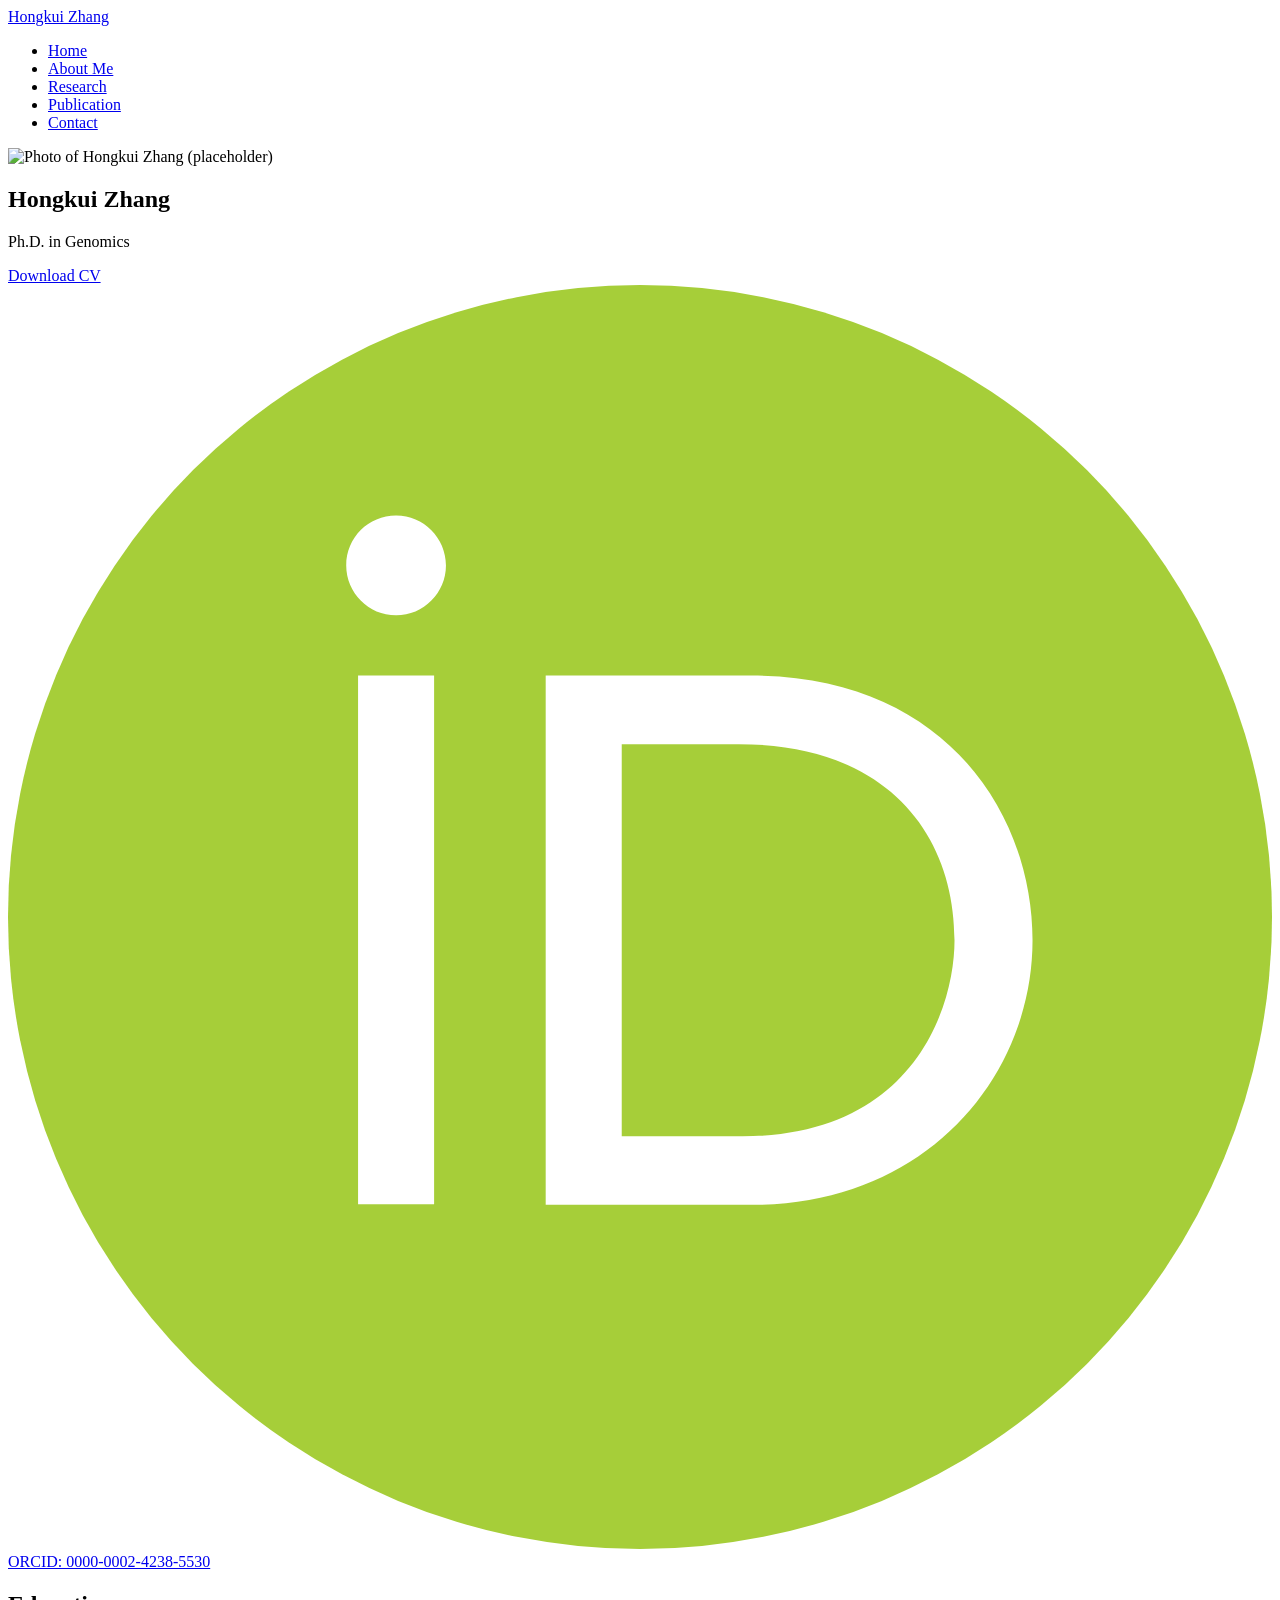
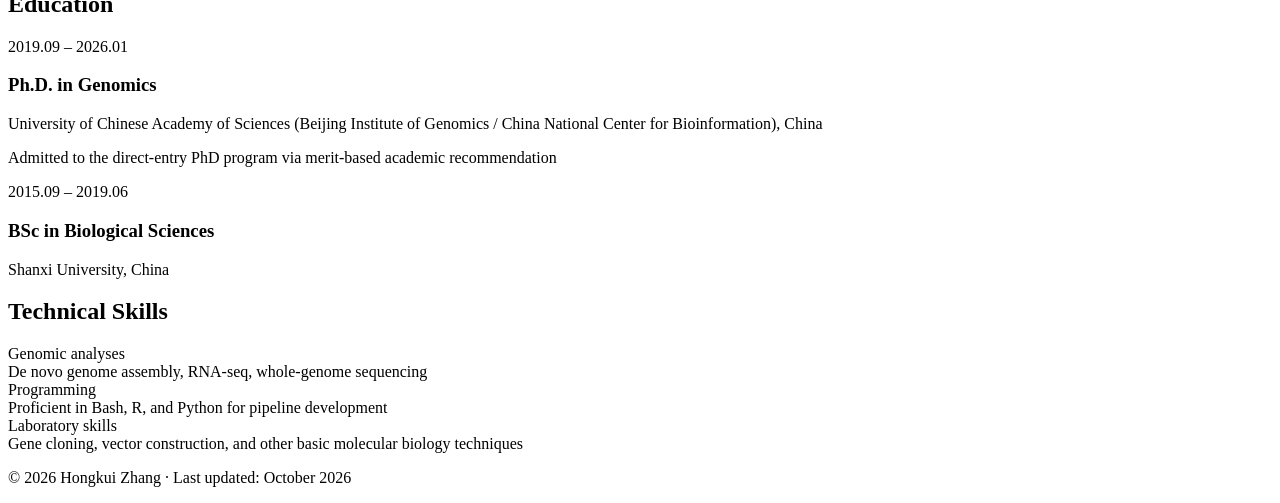
==== about.html @ d95bb842 "Person website" ====
<!DOCTYPE html>
<html lang="en">
<head>
  <meta charset="UTF-8">
  <meta name="viewport" content="width=device-width, initial-scale=1.0">
  <title>About Me &middot; Hongkui Zhang</title>
  <meta name="description" content="About Hongkui Zhang: education, ORCID, and technical skills.">
  <link rel="icon" type="image/svg+xml" href="assets/favicon.svg">
  <link rel="stylesheet" href="css/style.css">
</head>
<body>

  <header class="site-header">
    <div class="container">
      <a href="index.html" class="site-title">Hongkui <span>Zhang</span></a>
      <nav class="main-nav" aria-label="Main navigation">
        <ul>
          <li><a href="index.html">Home</a></li>
          <li><a href="about.html" class="active">About Me</a></li>
          <li><a href="research.html">Research</a></li>
          <li><a href="publication.html">Publication</a></li>
          <li><a href="contact.html">Contact</a></li>
        </ul>
      </nav>
    </div>
  </header>

  <main>
    <div class="container">

      <!-- Profile card: replace assets/photo.png with your own photo -->
      <section class="profile">
        <div class="profile-photo">
          <img src="assets/photo.jpg" alt="Photo of Hongkui Zhang (placeholder)">
        </div>
        <div class="profile-info">
          <h1>Hongkui Zhang</h1>
          <p class="profile-degree">Ph.D. in Genomics</p>
          <!-- Replace href="#" with the path to your CV PDF, e.g. "files/Hongkui_Zhang_CV.pdf" -->
          <div class="profile-actions">
            <a class="btn btn-primary" href="assets/CV.pdf" target="_blank">Download CV</a>
            <a class="orcid-badge" href="https://orcid.org/0000-0002-4238-5530" target="_blank" rel="noopener">
              <svg viewBox="0 0 256 256" xmlns="http://www.w3.org/2000/svg" aria-hidden="true">
                <circle cx="128" cy="128" r="128" fill="#A6CE39"/>
                <path fill="#ffffff" d="M86.3 186.2H70.9V79.1h15.4v107.1zM108.9 79.1h41.6c39.6 0 57 28.3 57 53.6 0 27.5-21.5 53.6-56.8 53.6h-41.8V79.1zm15.4 93.3h24.5c34.9 0 42.9-26.5 42.9-39.7 0-21.5-13.7-39.7-43.7-39.7h-23.7v79.4zM88.7 56.8c0 5.5-4.5 10.1-10.1 10.1-5.6 0-10.1-4.6-10.1-10.1 0-5.6 4.5-10.1 10.1-10.1 5.6 0 10.1 4.6 10.1 10.1z"/>
              </svg>
              ORCID: 0000-0002-4238-5530
            </a>
          </div>
        </div>
      </section>

      <section class="section">
        <h2>Education</h2>

        <div class="edu-item">
          <div class="edu-date">2019.09 &ndash; 2026.01</div>
          <h3>Ph.D. in Genomics</h3>
          <p class="edu-inst">
            University of Chinese Academy of Sciences
            (Beijing Institute of Genomics / China National Center for Bioinformation), China
          </p>
          <p class="edu-note">
            Admitted to the direct-entry PhD program via merit-based academic recommendation
          </p>
        </div>

        <div class="edu-item">
          <div class="edu-date">2015.09 &ndash; 2019.06</div>
          <h3>BSc in Biological Sciences</h3>
          <p class="edu-inst">Shanxi University, China</p>
        </div>
      </section>

      <section class="section">
        <h2>Technical Skills</h2>

        <div class="skill-item">
          <div class="skill-label">Genomic analyses</div>
          <div class="skill-desc">De novo genome assembly, RNA-seq, whole-genome sequencing</div>
        </div>

        <div class="skill-item">
          <div class="skill-label">Programming</div>
          <div class="skill-desc">Proficient in Bash, R, and Python for pipeline development</div>
        </div>

        <div class="skill-item">
          <div class="skill-label">Laboratory skills</div>
          <div class="skill-desc">Gene cloning, vector construction, and other basic molecular biology techniques</div>
        </div>
      </section>

    </div>
  </main>

  <footer class="site-footer">
    <div class="container">
      <p>&copy; 2026 Hongkui Zhang &middot; Last updated: October 2026</p>
    </div>
  </footer>

</body>
</html>
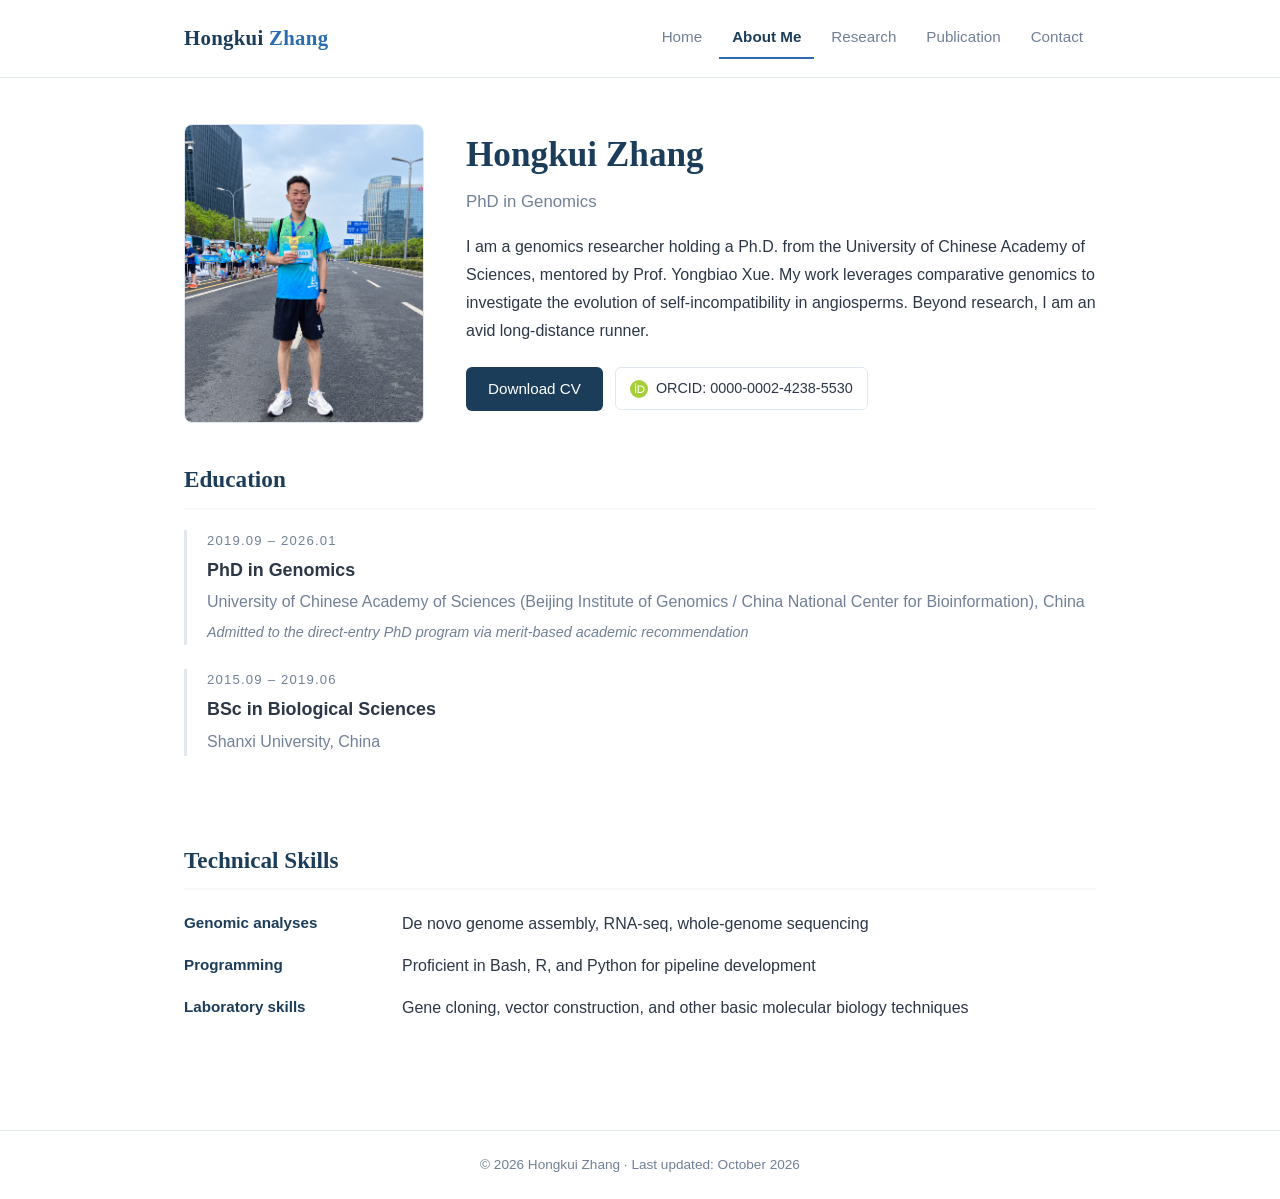
==== commit b7fc4800: "Update about.html" ====
--- a/about.html
+++ b/about.html
@@ -35,7 +35,10 @@
         </div>
         <div class="profile-info">
           <h1>Hongkui Zhang</h1>
-          <p class="profile-degree">Ph.D. in Genomics</p>
+          <p class="profile-degree">PhD in Genomics</p>
+          <p class="profile-intro">I am a genomics researcher holding a Ph.D. from the University of Chinese Academy of Sciences, 
+            mentored by Prof. Yongbiao Xue. My work leverages comparative genomics to investigate the evolution of self-incompatibility in angiosperms. 
+            Beyond research, I am an avid long-distance runner.</p>
           <!-- Replace href="#" with the path to your CV PDF, e.g. "files/Hongkui_Zhang_CV.pdf" -->
           <div class="profile-actions">
             <a class="btn btn-primary" href="assets/CV.pdf" target="_blank">Download CV</a>
@@ -55,7 +58,7 @@
 
         <div class="edu-item">
           <div class="edu-date">2019.09 &ndash; 2026.01</div>
-          <h3>Ph.D. in Genomics</h3>
+          <h3>PhD in Genomics</h3>
           <p class="edu-inst">
             University of Chinese Academy of Sciences
             (Beijing Institute of Genomics / China National Center for Bioinformation), China
--- a/css/style.css
+++ b/css/style.css
@@ -0,0 +1,437 @@
+/* =========================================================
+   Personal academic website — Hongkui Zhang
+   Plain CSS, no frameworks. Ready for GitHub Pages.
+   ========================================================= */
+
+:root {
+  --navy:   #1c3d5a;
+  --accent: #2b6cb0;
+  --text:   #2d3748;
+  --muted:  #718096;
+  --bg:     #ffffff;
+  --light:  #f6f8fa;
+  --border: #e2e8f0;
+  --serif: Georgia, "Times New Roman", "Noto Serif", serif;
+  --sans:  -apple-system, BlinkMacSystemFont, "Segoe UI", Roboto,
+           "Helvetica Neue", Arial, "Noto Sans", sans-serif;
+}
+
+* { margin: 0; padding: 0; box-sizing: border-box; }
+
+html { scroll-behavior: smooth; }
+
+body {
+  font-family: var(--sans);
+  color: var(--text);
+  background: var(--bg);
+  line-height: 1.75;
+  font-size: 16px;
+  display: flex;
+  min-height: 100vh;
+  flex-direction: column;
+}
+
+main { flex: 1; width: 100%; }
+
+.container { max-width: 960px; margin: 0 auto; padding: 0 24px; }
+
+/* ---------- Header / Navigation ---------- */
+
+.site-header { border-bottom: 1px solid var(--border); background: var(--bg); }
+
+.site-header .container {
+  display: flex;
+  align-items: center;
+  justify-content: space-between;
+  flex-wrap: wrap;
+  gap: 8px 20px;
+  padding-top: 18px;
+  padding-bottom: 18px;
+}
+
+.site-title {
+  font-family: var(--serif);
+  font-size: 1.3rem;
+  font-weight: 700;
+  color: var(--navy);
+  text-decoration: none;
+  letter-spacing: 0.3px;
+  white-space: nowrap;
+}
+
+.site-title span { color: var(--accent); }
+
+.main-nav ul { list-style: none; display: flex; flex-wrap: wrap; gap: 4px; }
+
+.main-nav a {
+  display: block;
+  padding: 6px 13px;
+  text-decoration: none;
+  color: var(--muted);
+  font-size: 0.95rem;
+  border-radius: 6px;
+  border-bottom: 2px solid transparent;
+  transition: color 0.15s ease, background 0.15s ease;
+}
+
+.main-nav a:hover { color: var(--navy); background: var(--light); }
+
+.main-nav a.active {
+  color: var(--navy);
+  font-weight: 600;
+  border-bottom-color: var(--accent);
+  border-radius: 6px 6px 0 0;
+}
+
+/* ---------- Footer ---------- */
+
+.site-footer {
+  border-top: 1px solid var(--border);
+  margin-top: 64px;
+  padding: 22px 0;
+  text-align: center;
+  color: var(--muted);
+  font-size: 0.85rem;
+}
+
+/* ---------- Home (hero quote) ---------- */
+
+.home-hero {
+  min-height: calc(100vh - 220px);
+  display: flex;
+  align-items: center;
+  justify-content: center;
+  text-align: center;
+  padding: 48px 0;
+}
+
+.hero-quote {
+  font-family: var(--serif);
+  font-style: italic;
+  font-size: clamp(1.6rem, 4vw, 2.5rem);
+  line-height: 1.45;
+  color: var(--navy);
+  max-width: 860px;
+  margin: 0 auto;
+}
+
+.hero-attrib {
+  margin-top: 30px;
+  color: var(--muted);
+  font-size: 1rem;
+  letter-spacing: 0.4px;
+}
+
+.hero-attrib strong { color: var(--text); }
+
+/* ---------- Page headings ---------- */
+
+.page-head { padding: 46px 0 4px; }
+
+.page-head h1 {
+  font-family: var(--serif);
+  color: var(--navy);
+  font-size: 2.1rem;
+  margin-bottom: 6px;
+}
+
+.page-head .lead { color: var(--muted); max-width: 720px; }
+
+.section { padding: 30px 0; }
+
+.section h2 {
+  font-family: var(--serif);
+  color: var(--navy);
+  font-size: 1.45rem;
+  margin-bottom: 20px;
+  padding-bottom: 8px;
+  border-bottom: 2px solid var(--light);
+}
+
+/* ---------- About Me ---------- */
+
+.profile {
+  display: flex;
+  gap: 42px;
+  align-items: flex-start;
+  flex-wrap: wrap;
+  padding: 46px 0 6px;
+}
+
+.profile-photo { flex: 0 0 240px; }
+
+.profile-photo img {
+  width: 100%;
+  display: block;
+  border: 1px solid var(--border);
+  border-radius: 8px;
+  background: var(--light);
+}
+
+.profile-info { flex: 1 1 340px; min-width: 280px; }
+
+.profile-info h1 {
+  font-family: var(--serif);
+  color: var(--navy);
+  font-size: 2.2rem;
+  margin-bottom: 2px;
+}
+
+.profile-degree { color: var(--muted); font-size: 1.05rem; margin-bottom: 16px; }
+
+.profile-intro { margin-bottom: 22px; }
+
+.profile-actions {
+  display: flex;
+  align-items: center;
+  flex-wrap: wrap;
+  gap: 12px;
+}
+
+.btn {
+  display: inline-block;
+  padding: 9px 22px;
+  border-radius: 6px;
+  text-decoration: none;
+  font-size: 0.95rem;
+  transition: background 0.15s ease, color 0.15s ease;
+}
+
+.btn-primary { background: var(--navy); color: #fff; }
+.btn-primary:hover { background: var(--accent); }
+
+.btn-outline { border: 1.5px solid var(--navy); color: var(--navy); }
+.btn-outline:hover { background: var(--light); }
+
+.orcid-badge {
+  display: inline-flex;
+  align-items: center;
+  gap: 8px;
+  padding: 8px 14px;
+  border: 1px solid var(--border);
+  border-radius: 6px;
+  text-decoration: none;
+  color: var(--text);
+  font-size: 0.9rem;
+  transition: border-color 0.15s ease, color 0.15s ease;
+}
+
+.orcid-badge:hover { border-color: var(--accent); color: var(--accent); }
+.orcid-badge svg { width: 18px; height: 18px; flex: 0 0 auto; }
+
+/* Education entries */
+
+.edu-item {
+  margin-bottom: 24px;
+  padding-left: 20px;
+  border-left: 3px solid var(--border);
+}
+
+.edu-date {
+  font-size: 0.82rem;
+  color: var(--muted);
+  text-transform: uppercase;
+  letter-spacing: 1.2px;
+}
+
+.edu-item h3 { font-size: 1.12rem; margin: 2px 0; }
+
+.edu-inst { color: var(--muted); }
+
+.edu-note {
+  font-style: italic;
+  font-size: 0.9rem;
+  color: var(--muted);
+  margin-top: 4px;
+}
+
+/* Technical skills */
+
+.skill-item {
+  display: flex;
+  gap: 18px;
+  flex-wrap: wrap;
+  margin-bottom: 14px;
+}
+
+.skill-label {
+  flex: 0 0 200px;
+  font-weight: 600;
+  color: var(--navy);
+  font-size: 0.95rem;
+}
+
+.skill-desc { flex: 1 1 300px; }
+
+/* ---------- Research ---------- */
+
+.interests {
+  background: var(--light);
+  border-left: 4px solid var(--accent);
+  border-radius: 0 8px 8px 0;
+  padding: 18px 26px;
+  font-family: var(--serif);
+  font-style: italic;
+  font-size: 1.15rem;
+  color: var(--navy);
+}
+
+.project-card {
+  display: flex;
+  align-items: stretch;
+  border-radius: 10px;
+  overflow: hidden;
+  margin-bottom: 34px;
+  box-shadow: 0 1px 4px rgba(28, 61, 90, 0.06);
+  background: #fff;
+}
+
+.project-card img {
+  flex: 0 0 30%;
+  width: 30%;
+  min-height: 240px;
+  object-fit: cover;
+  display: block;
+  background: var(--light);
+}
+
+.project-body { flex: 1 1 auto; padding: 22px 28px 26px; }
+
+.project-tag {
+  display: block;
+  font-size: 0.75rem;
+  letter-spacing: 1.5px;
+  text-transform: uppercase;
+  color: var(--accent);
+  margin-bottom: 6px;
+}
+
+.project-body h3 {
+  font-family: var(--serif);
+  color: var(--navy);
+  font-size: 1.3rem;
+  margin-bottom: 10px;
+}
+
+.other-grid {
+  display: grid;
+  grid-template-columns: repeat(auto-fill, minmax(240px, 1fr));
+  gap: 22px;
+}
+
+.other-card {
+  border-radius: 10px;
+  overflow: hidden;
+  background: #fff;
+  transition: box-shadow 0.15s ease, transform 0.15s ease;
+}
+
+.other-card:hover {
+  box-shadow: 0 4px 12px rgba(28, 61, 90, 0.1);
+  transform: translateY(-2px);
+}
+
+.other-card img {
+  width: 100%;
+  aspect-ratio: 4 / 3;
+  object-fit: cover;
+  display: block;
+  background: var(--light);
+}
+
+.other-card p { padding: 12px 15px; font-size: 0.9rem; }
+
+/* ---------- Publication ---------- */
+
+.pub-note {
+  font-size: 0.85rem;
+  color: var(--muted);
+  margin-top: -10px;
+}
+
+.pub-list {
+  list-style: none;
+  margin: 10px 0 6px;
+}
+
+.pub-list li {
+  position: relative;
+  padding: 15px 0 15px 46px;
+  border-bottom: 1px solid var(--light);
+}
+
+.pub-list li::before {
+  content: counter(pub);
+  counter-increment: pub;
+  position: absolute;
+  left: 0;
+  top: 18px;
+  width: 28px;
+  height: 28px;
+  background: var(--light);
+  color: var(--navy);
+  border-radius: 50%;
+  display: flex;
+  align-items: center;
+  justify-content: center;
+  font-size: 0.82rem;
+  font-weight: 600;
+}
+
+ol.pub-list { counter-reset: pub; }
+
+.pub-authors strong { color: var(--navy); }
+
+.pub-title { font-weight: 600; }
+
+.pub-doi a {
+  color: var(--accent);
+  text-decoration: none;
+  font-size: 0.88rem;
+  word-break: break-all;
+}
+
+.pub-doi a:hover { text-decoration: underline; }
+
+/* ---------- Contact ---------- */
+
+.contact-box { text-align: center; padding: 56px 0 20px; }
+
+.contact-label {
+  text-transform: uppercase;
+  letter-spacing: 2px;
+  font-size: 0.8rem;
+  color: var(--muted);
+  margin-bottom: 10px;
+}
+
+.contact-email {
+  display: inline-block;
+  font-family: var(--serif);
+  font-size: clamp(1.3rem, 3.5vw, 1.9rem);
+  color: var(--navy);
+  text-decoration: none;
+  margin-bottom: 28px;
+}
+
+.contact-email:hover { color: var(--accent); text-decoration: underline; }
+
+/* ---------- Small screens ---------- */
+
+@media (max-width: 640px) {
+  .site-header .container { justify-content: center; text-align: center; }
+  .main-nav ul { justify-content: center; }
+  .profile { gap: 24px; }
+  .profile-photo { flex: 0 0 180px; margin: 0 auto; }
+  .skill-label { flex: 1 1 100%; }
+  .pub-list li { padding-left: 40px; }
+  .project-card { flex-direction: column; }
+  .project-card img {
+    width: 100%;
+    flex: none;
+    min-height: 0;
+    aspect-ratio: 16 / 9;
+    border-right: none;
+    border-bottom: 1px solid var(--border);
+  }
+}
